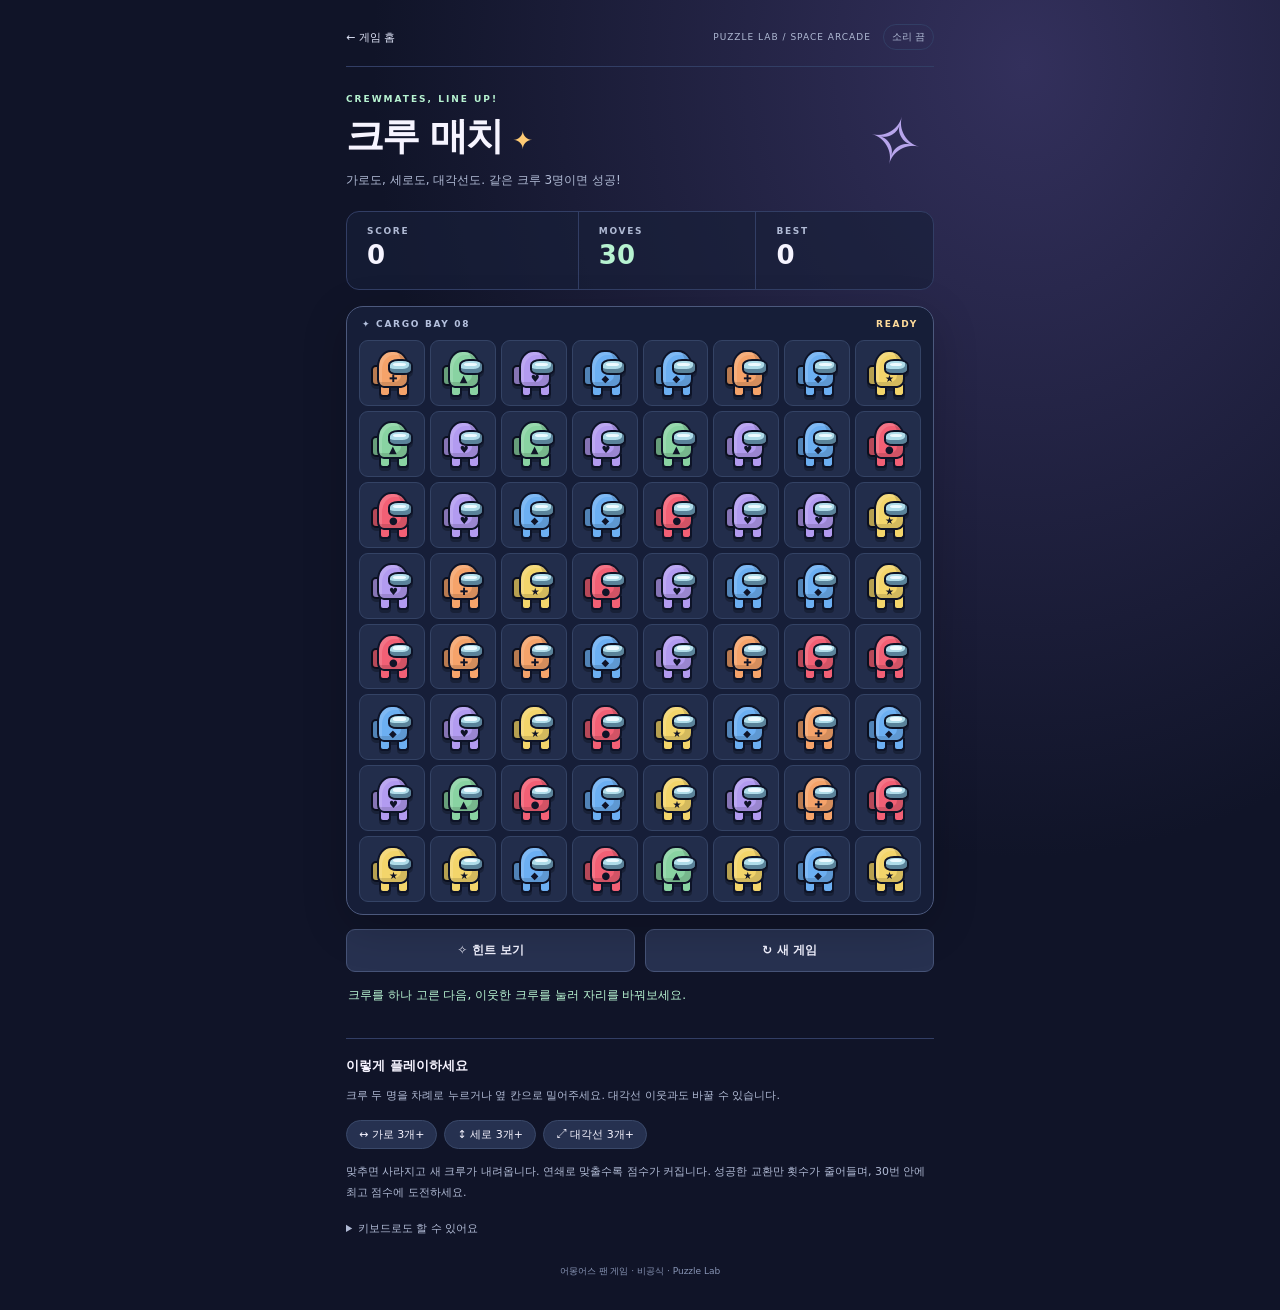
==== crew-match.html @ fcfc05c2 "Add Crewmate match-three puzzle with diagonal matches and touch controls" ====
<!doctype html>
<html lang="ko"><head><meta charset="utf-8"><meta name="viewport" content="width=device-width,initial-scale=1"><title>크루 매치 · Puzzle Lab</title><link rel="stylesheet" href="./crew-match.css"><script defer src="./crew-match-core.js"></script><script defer src="./crew-match.js"></script></head>
<body><main class="app">
<header><a href="./">← 게임 홈</a><span>PUZZLE LAB / SPACE ARCADE</span><button id="sound" aria-pressed="false" title="효과음 켜기">소리 끔</button></header>
<div class="heading"><div><p class="eyebrow">CREWMATES, LINE UP!</p><h1>크루 매치<span>✦</span></h1><p>가로도, 세로도, 대각선도. 같은 크루 3명이면 성공!</p></div><span class="orbit" aria-hidden="true">✧</span></div>
<section class="stats" aria-label="게임 기록"><div><span>SCORE</span><strong id="score">0</strong></div><div><span>MOVES</span><strong id="moves">30</strong></div><div><span>BEST</span><strong id="best">0</strong></div></section>
<div class="board-wrap"><div class="board-top"><span>✦ CARGO BAY 08</span><span id="combo">READY</span></div><div id="board" class="board" role="group" aria-label="크루 매치 게임판"></div><div id="end" class="end" hidden><div><p class="eyebrow">MISSION COMPLETE</p><h2>수고하셨습니다!</h2><p id="result"></p><button id="again">다시 도전</button></div></div></div>
<div class="toolbar"><button id="hint">✧ 힌트 보기</button><button id="restart">↻ 새 게임</button></div>
<p id="status" class="status" role="status" aria-live="polite">크루를 하나 고른 다음, 이웃한 크루를 눌러 자리를 바꿔보세요.</p>
<section class="help"><h2>이렇게 플레이하세요</h2><p>크루 두 명을 차례로 누르거나 옆 칸으로 밀어주세요. 대각선 이웃과도 바꿀 수 있습니다.</p><div class="rules"><span>↔ 가로 3개+</span><span>↕ 세로 3개+</span><span>⤢ 대각선 3개+</span></div><p>맞추면 사라지고 새 크루가 내려옵니다. 연쇄로 맞출수록 점수가 커집니다. 성공한 교환만 횟수가 줄어들며, 30번 안에 최고 점수에 도전하세요.</p><details><summary>키보드로도 할 수 있어요</summary><p>방향키로 칸을 이동하고 Enter 또는 Space로 선택하세요. Escape는 선택을 취소합니다.</p></details></section>
<footer>어몽어스 팬 게임 · 비공식 · Puzzle Lab</footer>
</main></body></html>
---- crew-match.css ----
:root{color-scheme:dark;--bg:#101428;--panel:#1a2140;--line:#323e65;--muted:#b0bad4;--mint:#b7f3d1}*{box-sizing:border-box}body{margin:0;color:#f6f4ff;background:radial-gradient(ellipse at 80% 5%,#33305c 0,transparent 45%),var(--bg);font-family:system-ui,-apple-system,"Noto Sans KR",sans-serif}button,a{-webkit-tap-highlight-color:transparent}button{font:inherit;cursor:pointer}button:focus-visible,a:focus-visible{outline:3px solid #fff;outline-offset:3px}button:disabled{cursor:default}.app{max-width:640px;margin:auto;padding:24px 26px}header{display:flex;gap:12px;align-items:center;border-bottom:1px solid var(--line);padding-bottom:16px;font-size:11px}header a{color:#e0e5f8;text-decoration:none}header>span{margin-left:auto;font-size:9px;letter-spacing:1px;color:var(--muted)}header button{border:1px solid var(--line);border-radius:20px;background:transparent;color:var(--muted);font-size:10px;padding:5px 8px}.heading{display:flex;justify-content:space-between;align-items:center;padding:27px 0 22px}.eyebrow{font-size:9px;letter-spacing:2px;color:var(--mint);font-weight:750;margin:0 0 7px}h1{font-size:38px;letter-spacing:-1.8px;margin:0}h1 span{font-size:25px;color:#ffcb75;margin-left:10px}.heading p:last-child{color:var(--muted);font-size:12px;margin:10px 0 0}.orbit{font-size:65px;color:#b8a5ec;transform:rotate(15deg);margin-right:12px}.stats{display:grid;grid-template-columns:1.3fr 1fr 1fr;border:1px solid var(--line);background:#171f39a8;border-radius:13px;margin-bottom:16px}.stats div{padding:14px 20px}.stats div+div{border-left:1px solid var(--line)}.stats span{display:block;font-size:9px;letter-spacing:1.7px;color:var(--muted);font-weight:750}.stats strong{display:block;font-size:26px;line-height:1.5;font-variant-numeric:tabular-nums;overflow-wrap:anywhere}.stats div:nth-child(2) strong{color:var(--mint)}.board-wrap{position:relative;background:#161e38;border:1px solid #4c597d;padding:12px;border-radius:17px;box-shadow:0 12px 45px #0003}.board-top{display:flex;justify-content:space-between;font-size:9px;font-weight:700;letter-spacing:1.7px;color:#b5c1de;padding:0 3px 11px}#combo{color:#ffdc9b}.board{display:grid;grid-template-columns:repeat(8,minmax(0,1fr));gap:5px;user-select:none;-webkit-user-select:none}.tile{aspect-ratio:1;border:1px solid #344365;border-radius:9px;background:#222d4b;padding:4px;position:relative;display:flex;align-items:center;justify-content:center;touch-action:none;-webkit-touch-callout:none;transition:background .12s,transform .15s,opacity .18s}.tile.selected{border-color:#f8dc8d;background:#4d4961;box-shadow:0 0 0 2px #f8dc8d;z-index:1;transform:scale(1.04)}.tile.hint{border-color:var(--mint);box-shadow:inset 0 0 0 2px var(--mint)}.tile.matched{opacity:0;transform:scale(.25) rotate(15deg)}.crew{position:relative;width:76%;height:86%;filter:drop-shadow(0 3px 0 #0004);pointer-events:none}.pack{position:absolute;left:0;top:33%;width:30%;height:44%;background:var(--suit);border:2px solid #0d1327;border-radius:5px;filter:brightness(.75)}.body{position:absolute;left:16%;top:3%;width:75%;height:78%;background:var(--suit);border:2px solid #0d1327;border-radius:45% 47% 25% 22%;box-shadow:inset -6px -4px 0 #0002,inset 3px 3px 0 #ffffff20}.visor{position:absolute;top:22%;left:41%;width:59%;height:32%;background:#afdce9;border:2px solid #0d1327;border-radius:40% 42% 35% 35%;box-shadow:inset -2px -4px 0 #5a839a}.visor:after{content:'';position:absolute;left:16%;top:13%;width:61%;height:30%;background:#edfaff;border-radius:40%}.leg{position:absolute;bottom:0;height:28%;width:28%;border:2px solid #0d1327;border-top:0;background:var(--suit);border-radius:0 0 4px 4px}.leg.l{left:19%}.leg.r{right:10%}.mark{position:absolute;bottom:26%;left:43%;color:#101428;font-size:10px;font-weight:900;line-height:1}.end{position:absolute;inset:0;display:grid;place-items:center;background:#101428ed;text-align:center;z-index:3;border-radius:17px;padding:20px;backdrop-filter:blur(5px)}.end[hidden]{display:none}.end h2{font-size:27px}.end p:not(.eyebrow){font-size:14px;color:var(--muted)}.end button{border:0;border-radius:9px;background:var(--mint);padding:12px 26px;color:#182a28;font-weight:750}.toolbar{display:flex;gap:10px;margin-top:14px}.toolbar button{flex:1;background:#273150;border:1px solid #465377;border-radius:9px;color:#f2f2ff;padding:12px;font-size:12px;font-weight:700}.toolbar button:disabled{opacity:.45}.status{min-height:40px;margin:13px 2px;color:var(--mint);line-height:1.8;font-size:12px}.help{padding-top:18px;border-top:1px solid var(--line)}.help h2{font-size:13px;margin:0 0 10px}.help p,.help summary{font-size:11px;color:var(--muted);line-height:1.9}.rules{display:flex;gap:7px;flex-wrap:wrap;margin:13px 0}.rules span{font-size:11px;background:#263150;border:1px solid #3a496a;border-radius:20px;padding:6px 12px}details{margin-top:15px}summary{cursor:pointer}footer{padding:25px 0 8px;text-align:center;font-size:9px;color:#8895b5}@media(max-width:520px){.app{padding:16px 12px max(14px,env(safe-area-inset-bottom))}header>span{font-size:7px;letter-spacing:.3px}.heading{padding:20px 0 17px}h1{font-size:31px}.heading p:last-child{font-size:10px}.orbit{font-size:44px;margin-right:4px}.stats{margin-bottom:12px}.stats div{padding:10px 14px}.stats strong{font-size:23px}.board-wrap{padding:8px;border-radius:13px}.board-top{font-size:8px;padding-bottom:8px;letter-spacing:1px}.board{gap:3px}.tile{border-radius:6px;padding:1px}.crew{width:82%;height:86%}.body,.visor,.pack,.leg{border-width:1.5px}.mark{font-size:8px}.status{font-size:11px}.toolbar button{padding:11px}.rules span{font-size:10px;padding:5px 9px}}@media(prefers-reduced-motion:reduce){.tile{transition:none}}
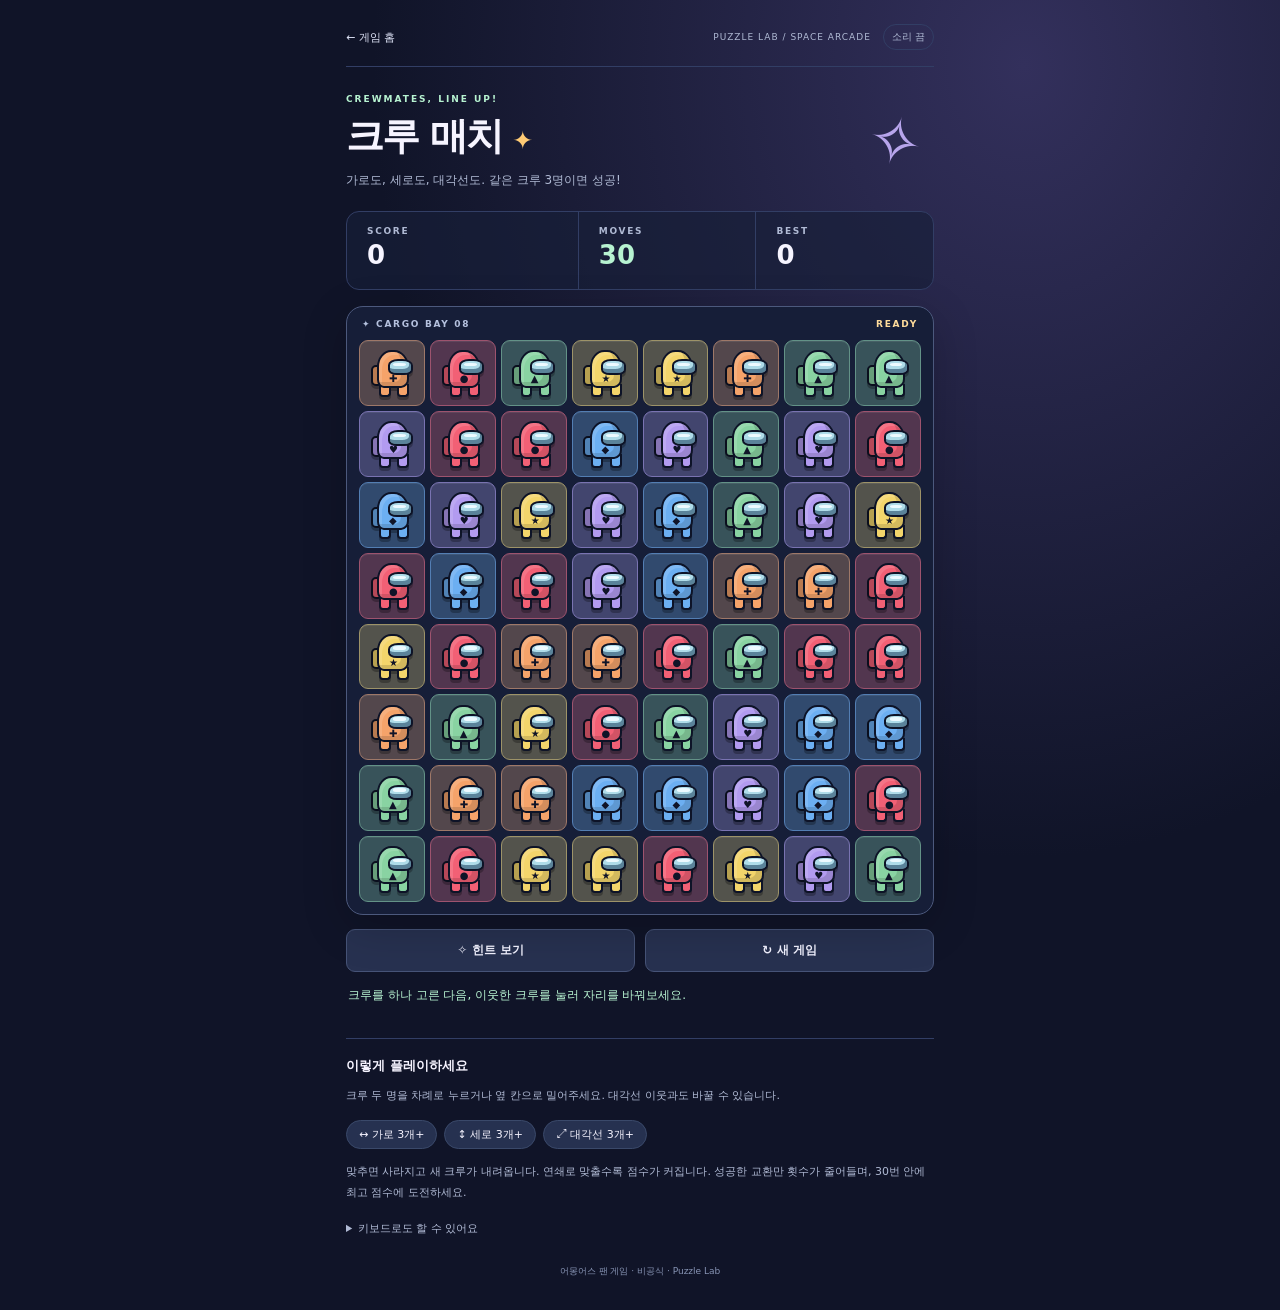
==== commit 447e1f38: "Add Crew Drop with three-piece bars, color-tinted tiles, and electric match effects" ====
--- a/crew-match.html
+++ b/crew-match.html
@@ -1,5 +1,5 @@
 <!doctype html>
-<html lang="ko"><head><meta charset="utf-8"><meta name="viewport" content="width=device-width,initial-scale=1"><title>크루 매치 · Puzzle Lab</title><link rel="stylesheet" href="./crew-match.css"><script defer src="./crew-match-core.js"></script><script defer src="./crew-match.js"></script></head>
+<html lang="ko"><head><meta charset="utf-8"><meta name="viewport" content="width=device-width,initial-scale=1"><title>크루 매치 · Puzzle Lab</title><link rel="stylesheet" href="./crew-match.css"><script defer src="./crew-match-core.js"></script><script defer src="./crew-fx.js"></script><script defer src="./crew-match.js"></script></head>
 <body><main class="app">
 <header><a href="./">← 게임 홈</a><span>PUZZLE LAB / SPACE ARCADE</span><button id="sound" aria-pressed="false" title="효과음 켜기">소리 끔</button></header>
 <div class="heading"><div><p class="eyebrow">CREWMATES, LINE UP!</p><h1>크루 매치<span>✦</span></h1><p>가로도, 세로도, 대각선도. 같은 크루 3명이면 성공!</p></div><span class="orbit" aria-hidden="true">✧</span></div>
--- a/crew-match.css
+++ b/crew-match.css
@@ -1 +1,3 @@
 :root{color-scheme:dark;--bg:#101428;--panel:#1a2140;--line:#323e65;--muted:#b0bad4;--mint:#b7f3d1}*{box-sizing:border-box}body{margin:0;color:#f6f4ff;background:radial-gradient(ellipse at 80% 5%,#33305c 0,transparent 45%),var(--bg);font-family:system-ui,-apple-system,"Noto Sans KR",sans-serif}button,a{-webkit-tap-highlight-color:transparent}button{font:inherit;cursor:pointer}button:focus-visible,a:focus-visible{outline:3px solid #fff;outline-offset:3px}button:disabled{cursor:default}.app{max-width:640px;margin:auto;padding:24px 26px}header{display:flex;gap:12px;align-items:center;border-bottom:1px solid var(--line);padding-bottom:16px;font-size:11px}header a{color:#e0e5f8;text-decoration:none}header>span{margin-left:auto;font-size:9px;letter-spacing:1px;color:var(--muted)}header button{border:1px solid var(--line);border-radius:20px;background:transparent;color:var(--muted);font-size:10px;padding:5px 8px}.heading{display:flex;justify-content:space-between;align-items:center;padding:27px 0 22px}.eyebrow{font-size:9px;letter-spacing:2px;color:var(--mint);font-weight:750;margin:0 0 7px}h1{font-size:38px;letter-spacing:-1.8px;margin:0}h1 span{font-size:25px;color:#ffcb75;margin-left:10px}.heading p:last-child{color:var(--muted);font-size:12px;margin:10px 0 0}.orbit{font-size:65px;color:#b8a5ec;transform:rotate(15deg);margin-right:12px}.stats{display:grid;grid-template-columns:1.3fr 1fr 1fr;border:1px solid var(--line);background:#171f39a8;border-radius:13px;margin-bottom:16px}.stats div{padding:14px 20px}.stats div+div{border-left:1px solid var(--line)}.stats span{display:block;font-size:9px;letter-spacing:1.7px;color:var(--muted);font-weight:750}.stats strong{display:block;font-size:26px;line-height:1.5;font-variant-numeric:tabular-nums;overflow-wrap:anywhere}.stats div:nth-child(2) strong{color:var(--mint)}.board-wrap{position:relative;background:#161e38;border:1px solid #4c597d;padding:12px;border-radius:17px;box-shadow:0 12px 45px #0003}.board-top{display:flex;justify-content:space-between;font-size:9px;font-weight:700;letter-spacing:1.7px;color:#b5c1de;padding:0 3px 11px}#combo{color:#ffdc9b}.board{display:grid;grid-template-columns:repeat(8,minmax(0,1fr));gap:5px;user-select:none;-webkit-user-select:none}.tile{aspect-ratio:1;border:1px solid #344365;border-radius:9px;background:#222d4b;padding:4px;position:relative;display:flex;align-items:center;justify-content:center;touch-action:none;-webkit-touch-callout:none;transition:background .12s,transform .15s,opacity .18s}.tile.selected{border-color:#f8dc8d;background:#4d4961;box-shadow:0 0 0 2px #f8dc8d;z-index:1;transform:scale(1.04)}.tile.hint{border-color:var(--mint);box-shadow:inset 0 0 0 2px var(--mint)}.tile.matched{opacity:0;transform:scale(.25) rotate(15deg)}.crew{position:relative;width:76%;height:86%;filter:drop-shadow(0 3px 0 #0004);pointer-events:none}.pack{position:absolute;left:0;top:33%;width:30%;height:44%;background:var(--suit);border:2px solid #0d1327;border-radius:5px;filter:brightness(.75)}.body{position:absolute;left:16%;top:3%;width:75%;height:78%;background:var(--suit);border:2px solid #0d1327;border-radius:45% 47% 25% 22%;box-shadow:inset -6px -4px 0 #0002,inset 3px 3px 0 #ffffff20}.visor{position:absolute;top:22%;left:41%;width:59%;height:32%;background:#afdce9;border:2px solid #0d1327;border-radius:40% 42% 35% 35%;box-shadow:inset -2px -4px 0 #5a839a}.visor:after{content:'';position:absolute;left:16%;top:13%;width:61%;height:30%;background:#edfaff;border-radius:40%}.leg{position:absolute;bottom:0;height:28%;width:28%;border:2px solid #0d1327;border-top:0;background:var(--suit);border-radius:0 0 4px 4px}.leg.l{left:19%}.leg.r{right:10%}.mark{position:absolute;bottom:26%;left:43%;color:#101428;font-size:10px;font-weight:900;line-height:1}.end{position:absolute;inset:0;display:grid;place-items:center;background:#101428ed;text-align:center;z-index:3;border-radius:17px;padding:20px;backdrop-filter:blur(5px)}.end[hidden]{display:none}.end h2{font-size:27px}.end p:not(.eyebrow){font-size:14px;color:var(--muted)}.end button{border:0;border-radius:9px;background:var(--mint);padding:12px 26px;color:#182a28;font-weight:750}.toolbar{display:flex;gap:10px;margin-top:14px}.toolbar button{flex:1;background:#273150;border:1px solid #465377;border-radius:9px;color:#f2f2ff;padding:12px;font-size:12px;font-weight:700}.toolbar button:disabled{opacity:.45}.status{min-height:40px;margin:13px 2px;color:var(--mint);line-height:1.8;font-size:12px}.help{padding-top:18px;border-top:1px solid var(--line)}.help h2{font-size:13px;margin:0 0 10px}.help p,.help summary{font-size:11px;color:var(--muted);line-height:1.9}.rules{display:flex;gap:7px;flex-wrap:wrap;margin:13px 0}.rules span{font-size:11px;background:#263150;border:1px solid #3a496a;border-radius:20px;padding:6px 12px}details{margin-top:15px}summary{cursor:pointer}footer{padding:25px 0 8px;text-align:center;font-size:9px;color:#8895b5}@media(max-width:520px){.app{padding:16px 12px max(14px,env(safe-area-inset-bottom))}header>span{font-size:7px;letter-spacing:.3px}.heading{padding:20px 0 17px}h1{font-size:31px}.heading p:last-child{font-size:10px}.orbit{font-size:44px;margin-right:4px}.stats{margin-bottom:12px}.stats div{padding:10px 14px}.stats strong{font-size:23px}.board-wrap{padding:8px;border-radius:13px}.board-top{font-size:8px;padding-bottom:8px;letter-spacing:1px}.board{gap:3px}.tile{border-radius:6px;padding:1px}.crew{width:82%;height:86%}.body,.visor,.pack,.leg{border-width:1.5px}.mark{font-size:8px}.status{font-size:11px}.toolbar button{padding:11px}.rules span{font-size:10px;padding:5px 9px}}@media(prefers-reduced-motion:reduce){.tile{transition:none}}
+
+.tile{background:color-mix(in srgb,var(--tile-color,#7084ae) 25%,#1d2842);border-color:color-mix(in srgb,var(--tile-color,#7084ae) 55%,#344365);box-shadow:inset 0 1px 0 #ffffff13}.tile.selected{background:color-mix(in srgb,var(--tile-color) 40%,#26314c);border-color:#ffe9ac}.tile.matched{opacity:1;transform:none;animation:crew-shock .48s ease-out both}.tile.matched .crew{animation:crew-zap .48s ease-out both}.fx-layer{position:absolute;inset:0;pointer-events:none;overflow:visible;z-index:4;border-radius:12px}.board-wrap,.drop-board-shell{isolation:isolate}.fx-bolt{stroke:#c7fcff;stroke-width:2;fill:none;filter:drop-shadow(0 0 3px #30e9ff) drop-shadow(0 0 7px #8970ff);stroke-linecap:round;stroke-linejoin:round;animation:bolt-burst .48s steps(2,end) both}.fx-spark{fill:#e8ffff;filter:drop-shadow(0 0 4px #28d9ff);animation:spark-burst .48s ease-out both;transform-box:fill-box;transform-origin:center}.electric-hit{animation:board-shock .35s ease-out}.fx-ring{fill:none;stroke:#6ef5ff;stroke-width:1;animation:ring-burst .48s ease-out both;transform-box:fill-box;transform-origin:center}@keyframes crew-shock{0%{filter:brightness(1);box-shadow:0 0 0 transparent}15%,40%{filter:brightness(3);background:#e0ffff;box-shadow:0 0 18px #82faff,inset 0 0 10px #fff}25%{filter:brightness(1.5)}65%{filter:brightness(2);transform:scale(1.08)}100%{opacity:0;transform:scale(.15)}}@keyframes crew-zap{15%{filter:brightness(5) drop-shadow(0 0 5px #fff);transform:translateX(-2px)}35%{transform:translateX(2px)}55%{transform:translateX(-2px)}100%{transform:scale(.3);opacity:0}}@keyframes bolt-burst{0%{opacity:0}12%,35%,60%{opacity:1}24%,47%{opacity:.25}100%{opacity:0}}@keyframes spark-burst{0%{opacity:1;transform:translate(0,0) scale(1)}100%{opacity:0;transform:translate(var(--dx),var(--dy)) scale(.1)}}@keyframes ring-burst{0%{opacity:.9;transform:scale(.2)}100%{opacity:0;transform:scale(2)}}@keyframes board-shock{0%,100%{transform:translate(0,0)}20%{transform:translate(-2px,1px)}40%{transform:translate(2px,-1px)}60%{transform:translate(-1px,1px)}}@media(prefers-reduced-motion:reduce){.tile.matched,.tile.matched .crew,.electric-hit,.fx-bolt,.fx-spark,.fx-ring{animation:none}.tile.matched{opacity:.2}.fx-layer{display:none}}
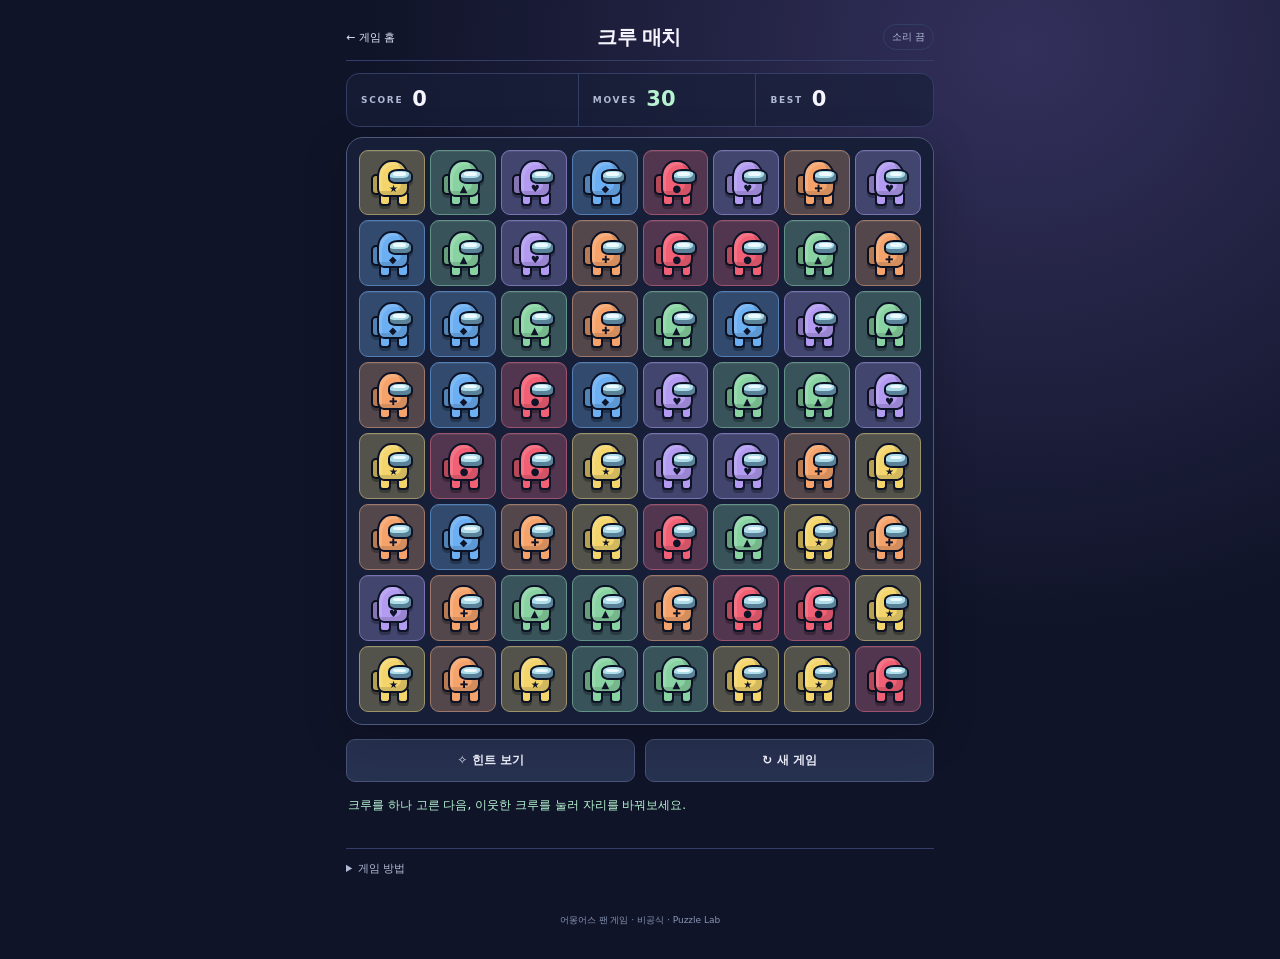
==== commit ea79d058: "Auto-advance multiplication answers and compact mobile crew game layouts" ====
--- a/crew-match.html
+++ b/crew-match.html
@@ -1,12 +1,11 @@
 <!doctype html>
 <html lang="ko"><head><meta charset="utf-8"><meta name="viewport" content="width=device-width,initial-scale=1"><title>크루 매치 · Puzzle Lab</title><link rel="stylesheet" href="./crew-match.css"><script defer src="./crew-match-core.js"></script><script defer src="./crew-fx.js"></script><script defer src="./crew-match.js"></script></head>
-<body><main class="app">
-<header><a href="./">← 게임 홈</a><span>PUZZLE LAB / SPACE ARCADE</span><button id="sound" aria-pressed="false" title="효과음 켜기">소리 끔</button></header>
-<div class="heading"><div><p class="eyebrow">CREWMATES, LINE UP!</p><h1>크루 매치<span>✦</span></h1><p>가로도, 세로도, 대각선도. 같은 크루 3명이면 성공!</p></div><span class="orbit" aria-hidden="true">✧</span></div>
+<body class="match-app"><main class="app">
+<header><a href="./">← 게임 홈</a><h1>크루 매치</h1><button id="sound" aria-pressed="false" title="효과음 켜기">소리 끔</button></header>
+
 <section class="stats" aria-label="게임 기록"><div><span>SCORE</span><strong id="score">0</strong></div><div><span>MOVES</span><strong id="moves">30</strong></div><div><span>BEST</span><strong id="best">0</strong></div></section>
-<div class="board-wrap"><div class="board-top"><span>✦ CARGO BAY 08</span><span id="combo">READY</span></div><div id="board" class="board" role="group" aria-label="크루 매치 게임판"></div><div id="end" class="end" hidden><div><p class="eyebrow">MISSION COMPLETE</p><h2>수고하셨습니다!</h2><p id="result"></p><button id="again">다시 도전</button></div></div></div>
+<div class="board-wrap"><div class="board-top"><span>✦ CARGO BAY 08</span><span id="combo">READY</span></div><div id="board" class="board" role="group" aria-label="크루 매치 게임판"></div><div id="end" class="end" hidden><div><h2>수고하셨습니다!</h2><p id="result"></p><button id="again">다시 도전</button></div></div></div>
 <div class="toolbar"><button id="hint">✧ 힌트 보기</button><button id="restart">↻ 새 게임</button></div>
 <p id="status" class="status" role="status" aria-live="polite">크루를 하나 고른 다음, 이웃한 크루를 눌러 자리를 바꿔보세요.</p>
-<section class="help"><h2>이렇게 플레이하세요</h2><p>크루 두 명을 차례로 누르거나 옆 칸으로 밀어주세요. 대각선 이웃과도 바꿀 수 있습니다.</p><div class="rules"><span>↔ 가로 3개+</span><span>↕ 세로 3개+</span><span>⤢ 대각선 3개+</span></div><p>맞추면 사라지고 새 크루가 내려옵니다. 연쇄로 맞출수록 점수가 커집니다. 성공한 교환만 횟수가 줄어들며, 30번 안에 최고 점수에 도전하세요.</p><details><summary>키보드로도 할 수 있어요</summary><p>방향키로 칸을 이동하고 Enter 또는 Space로 선택하세요. Escape는 선택을 취소합니다.</p></details></section>
-<footer>어몽어스 팬 게임 · 비공식 · Puzzle Lab</footer>
+<details class="help"><summary>게임 방법</summary><p>크루 두 명을 차례로 누르거나 옆 칸으로 밀어주세요. 대각선 이웃과도 바꿀 수 있습니다.</p><div class="rules"><span>↔ 가로 3개+</span><span>↕ 세로 3개+</span><span>⤢ 대각선 3개+</span></div><p>맞추면 사라지고 새 크루가 내려옵니다. 연쇄로 맞출수록 점수가 커집니다. 성공한 교환만 횟수가 줄어들며, 30번 안에 최고 점수에 도전하세요.</p><details><summary>키보드로도 할 수 있어요</summary><p>방향키로 칸을 이동하고 Enter 또는 Space로 선택하세요. Escape는 선택을 취소합니다.</p></details></details><footer>어몽어스 팬 게임 · 비공식 · Puzzle Lab</footer>
 </main></body></html>
--- a/crew-match.css
+++ b/crew-match.css
@@ -1,3 +1,6 @@
 :root{color-scheme:dark;--bg:#101428;--panel:#1a2140;--line:#323e65;--muted:#b0bad4;--mint:#b7f3d1}*{box-sizing:border-box}body{margin:0;color:#f6f4ff;background:radial-gradient(ellipse at 80% 5%,#33305c 0,transparent 45%),var(--bg);font-family:system-ui,-apple-system,"Noto Sans KR",sans-serif}button,a{-webkit-tap-highlight-color:transparent}button{font:inherit;cursor:pointer}button:focus-visible,a:focus-visible{outline:3px solid #fff;outline-offset:3px}button:disabled{cursor:default}.app{max-width:640px;margin:auto;padding:24px 26px}header{display:flex;gap:12px;align-items:center;border-bottom:1px solid var(--line);padding-bottom:16px;font-size:11px}header a{color:#e0e5f8;text-decoration:none}header>span{margin-left:auto;font-size:9px;letter-spacing:1px;color:var(--muted)}header button{border:1px solid var(--line);border-radius:20px;background:transparent;color:var(--muted);font-size:10px;padding:5px 8px}.heading{display:flex;justify-content:space-between;align-items:center;padding:27px 0 22px}.eyebrow{font-size:9px;letter-spacing:2px;color:var(--mint);font-weight:750;margin:0 0 7px}h1{font-size:38px;letter-spacing:-1.8px;margin:0}h1 span{font-size:25px;color:#ffcb75;margin-left:10px}.heading p:last-child{color:var(--muted);font-size:12px;margin:10px 0 0}.orbit{font-size:65px;color:#b8a5ec;transform:rotate(15deg);margin-right:12px}.stats{display:grid;grid-template-columns:1.3fr 1fr 1fr;border:1px solid var(--line);background:#171f39a8;border-radius:13px;margin-bottom:16px}.stats div{padding:14px 20px}.stats div+div{border-left:1px solid var(--line)}.stats span{display:block;font-size:9px;letter-spacing:1.7px;color:var(--muted);font-weight:750}.stats strong{display:block;font-size:26px;line-height:1.5;font-variant-numeric:tabular-nums;overflow-wrap:anywhere}.stats div:nth-child(2) strong{color:var(--mint)}.board-wrap{position:relative;background:#161e38;border:1px solid #4c597d;padding:12px;border-radius:17px;box-shadow:0 12px 45px #0003}.board-top{display:flex;justify-content:space-between;font-size:9px;font-weight:700;letter-spacing:1.7px;color:#b5c1de;padding:0 3px 11px}#combo{color:#ffdc9b}.board{display:grid;grid-template-columns:repeat(8,minmax(0,1fr));gap:5px;user-select:none;-webkit-user-select:none}.tile{aspect-ratio:1;border:1px solid #344365;border-radius:9px;background:#222d4b;padding:4px;position:relative;display:flex;align-items:center;justify-content:center;touch-action:none;-webkit-touch-callout:none;transition:background .12s,transform .15s,opacity .18s}.tile.selected{border-color:#f8dc8d;background:#4d4961;box-shadow:0 0 0 2px #f8dc8d;z-index:1;transform:scale(1.04)}.tile.hint{border-color:var(--mint);box-shadow:inset 0 0 0 2px var(--mint)}.tile.matched{opacity:0;transform:scale(.25) rotate(15deg)}.crew{position:relative;width:76%;height:86%;filter:drop-shadow(0 3px 0 #0004);pointer-events:none}.pack{position:absolute;left:0;top:33%;width:30%;height:44%;background:var(--suit);border:2px solid #0d1327;border-radius:5px;filter:brightness(.75)}.body{position:absolute;left:16%;top:3%;width:75%;height:78%;background:var(--suit);border:2px solid #0d1327;border-radius:45% 47% 25% 22%;box-shadow:inset -6px -4px 0 #0002,inset 3px 3px 0 #ffffff20}.visor{position:absolute;top:22%;left:41%;width:59%;height:32%;background:#afdce9;border:2px solid #0d1327;border-radius:40% 42% 35% 35%;box-shadow:inset -2px -4px 0 #5a839a}.visor:after{content:'';position:absolute;left:16%;top:13%;width:61%;height:30%;background:#edfaff;border-radius:40%}.leg{position:absolute;bottom:0;height:28%;width:28%;border:2px solid #0d1327;border-top:0;background:var(--suit);border-radius:0 0 4px 4px}.leg.l{left:19%}.leg.r{right:10%}.mark{position:absolute;bottom:26%;left:43%;color:#101428;font-size:10px;font-weight:900;line-height:1}.end{position:absolute;inset:0;display:grid;place-items:center;background:#101428ed;text-align:center;z-index:3;border-radius:17px;padding:20px;backdrop-filter:blur(5px)}.end[hidden]{display:none}.end h2{font-size:27px}.end p:not(.eyebrow){font-size:14px;color:var(--muted)}.end button{border:0;border-radius:9px;background:var(--mint);padding:12px 26px;color:#182a28;font-weight:750}.toolbar{display:flex;gap:10px;margin-top:14px}.toolbar button{flex:1;background:#273150;border:1px solid #465377;border-radius:9px;color:#f2f2ff;padding:12px;font-size:12px;font-weight:700}.toolbar button:disabled{opacity:.45}.status{min-height:40px;margin:13px 2px;color:var(--mint);line-height:1.8;font-size:12px}.help{padding-top:18px;border-top:1px solid var(--line)}.help h2{font-size:13px;margin:0 0 10px}.help p,.help summary{font-size:11px;color:var(--muted);line-height:1.9}.rules{display:flex;gap:7px;flex-wrap:wrap;margin:13px 0}.rules span{font-size:11px;background:#263150;border:1px solid #3a496a;border-radius:20px;padding:6px 12px}details{margin-top:15px}summary{cursor:pointer}footer{padding:25px 0 8px;text-align:center;font-size:9px;color:#8895b5}@media(max-width:520px){.app{padding:16px 12px max(14px,env(safe-area-inset-bottom))}header>span{font-size:7px;letter-spacing:.3px}.heading{padding:20px 0 17px}h1{font-size:31px}.heading p:last-child{font-size:10px}.orbit{font-size:44px;margin-right:4px}.stats{margin-bottom:12px}.stats div{padding:10px 14px}.stats strong{font-size:23px}.board-wrap{padding:8px;border-radius:13px}.board-top{font-size:8px;padding-bottom:8px;letter-spacing:1px}.board{gap:3px}.tile{border-radius:6px;padding:1px}.crew{width:82%;height:86%}.body,.visor,.pack,.leg{border-width:1.5px}.mark{font-size:8px}.status{font-size:11px}.toolbar button{padding:11px}.rules span{font-size:10px;padding:5px 9px}}@media(prefers-reduced-motion:reduce){.tile{transition:none}}
 
 .tile{background:color-mix(in srgb,var(--tile-color,#7084ae) 25%,#1d2842);border-color:color-mix(in srgb,var(--tile-color,#7084ae) 55%,#344365);box-shadow:inset 0 1px 0 #ffffff13}.tile.selected{background:color-mix(in srgb,var(--tile-color) 40%,#26314c);border-color:#ffe9ac}.tile.matched{opacity:1;transform:none;animation:crew-shock .48s ease-out both}.tile.matched .crew{animation:crew-zap .48s ease-out both}.fx-layer{position:absolute;inset:0;pointer-events:none;overflow:visible;z-index:4;border-radius:12px}.board-wrap,.drop-board-shell{isolation:isolate}.fx-bolt{stroke:#c7fcff;stroke-width:2;fill:none;filter:drop-shadow(0 0 3px #30e9ff) drop-shadow(0 0 7px #8970ff);stroke-linecap:round;stroke-linejoin:round;animation:bolt-burst .48s steps(2,end) both}.fx-spark{fill:#e8ffff;filter:drop-shadow(0 0 4px #28d9ff);animation:spark-burst .48s ease-out both;transform-box:fill-box;transform-origin:center}.electric-hit{animation:board-shock .35s ease-out}.fx-ring{fill:none;stroke:#6ef5ff;stroke-width:1;animation:ring-burst .48s ease-out both;transform-box:fill-box;transform-origin:center}@keyframes crew-shock{0%{filter:brightness(1);box-shadow:0 0 0 transparent}15%,40%{filter:brightness(3);background:#e0ffff;box-shadow:0 0 18px #82faff,inset 0 0 10px #fff}25%{filter:brightness(1.5)}65%{filter:brightness(2);transform:scale(1.08)}100%{opacity:0;transform:scale(.15)}}@keyframes crew-zap{15%{filter:brightness(5) drop-shadow(0 0 5px #fff);transform:translateX(-2px)}35%{transform:translateX(2px)}55%{transform:translateX(-2px)}100%{transform:scale(.3);opacity:0}}@keyframes bolt-burst{0%{opacity:0}12%,35%,60%{opacity:1}24%,47%{opacity:.25}100%{opacity:0}}@keyframes spark-burst{0%{opacity:1;transform:translate(0,0) scale(1)}100%{opacity:0;transform:translate(var(--dx),var(--dy)) scale(.1)}}@keyframes ring-burst{0%{opacity:.9;transform:scale(.2)}100%{opacity:0;transform:scale(2)}}@keyframes board-shock{0%,100%{transform:translate(0,0)}20%{transform:translate(-2px,1px)}40%{transform:translate(2px,-1px)}60%{transform:translate(-1px,1px)}}@media(prefers-reduced-motion:reduce){.tile.matched,.tile.matched .crew,.electric-hit,.fx-bolt,.fx-spark,.fx-ring{animation:none}.tile.matched{opacity:.2}.fx-layer{display:none}}
+/* Compact game chrome: keep play controls above explanations. */
+.match-app header,.math-app header{padding-bottom:10px;margin-bottom:12px;gap:12px}.match-app header h1,.math-app header h1{font-size:20px;letter-spacing:-.7px;margin:0 auto;line-height:1.3}.match-app header a,.math-app header a{font-size:11px;white-space:nowrap}.math-app header:after{content:'';width:54px}.match-app .board-top,.math-app .board-top{display:none}.match-app .stats{margin-bottom:10px}.match-app .stats>div{display:flex;align-items:center;gap:9px;padding:10px 14px}.match-app .stats strong{font-size:21px}.match-app .help,.math-app .help{padding:10px 0;margin-top:12px}.match-app .help>summary,.math-app .help>summary{font-size:11px;color:var(--muted)}
+@media(max-width:520px){.match-app .app,.math-app .app{padding-top:10px;padding-bottom:max(10px,env(safe-area-inset-bottom))}.match-app header,.math-app header{margin-bottom:8px;padding-bottom:8px}.match-app header h1,.math-app header h1{font-size:18px}.match-app .stats>div{padding:8px 10px;gap:6px}.match-app .stats span{font-size:8px;letter-spacing:.5px}.match-app .stats strong{font-size:19px}.match-app .board-wrap{max-width:min(100%,calc(100svh - 205px));margin-inline:auto}.match-app .toolbar{margin-top:9px;gap:8px}.match-app .toolbar button{padding:10px;font-size:11px}.match-app .status{font-size:10px;line-height:1.5;min-height:29px;margin:8px 0}.match-app footer,.math-app footer{display:none}.match-app .help,.math-app .help{margin-top:6px;padding:8px 0}}
